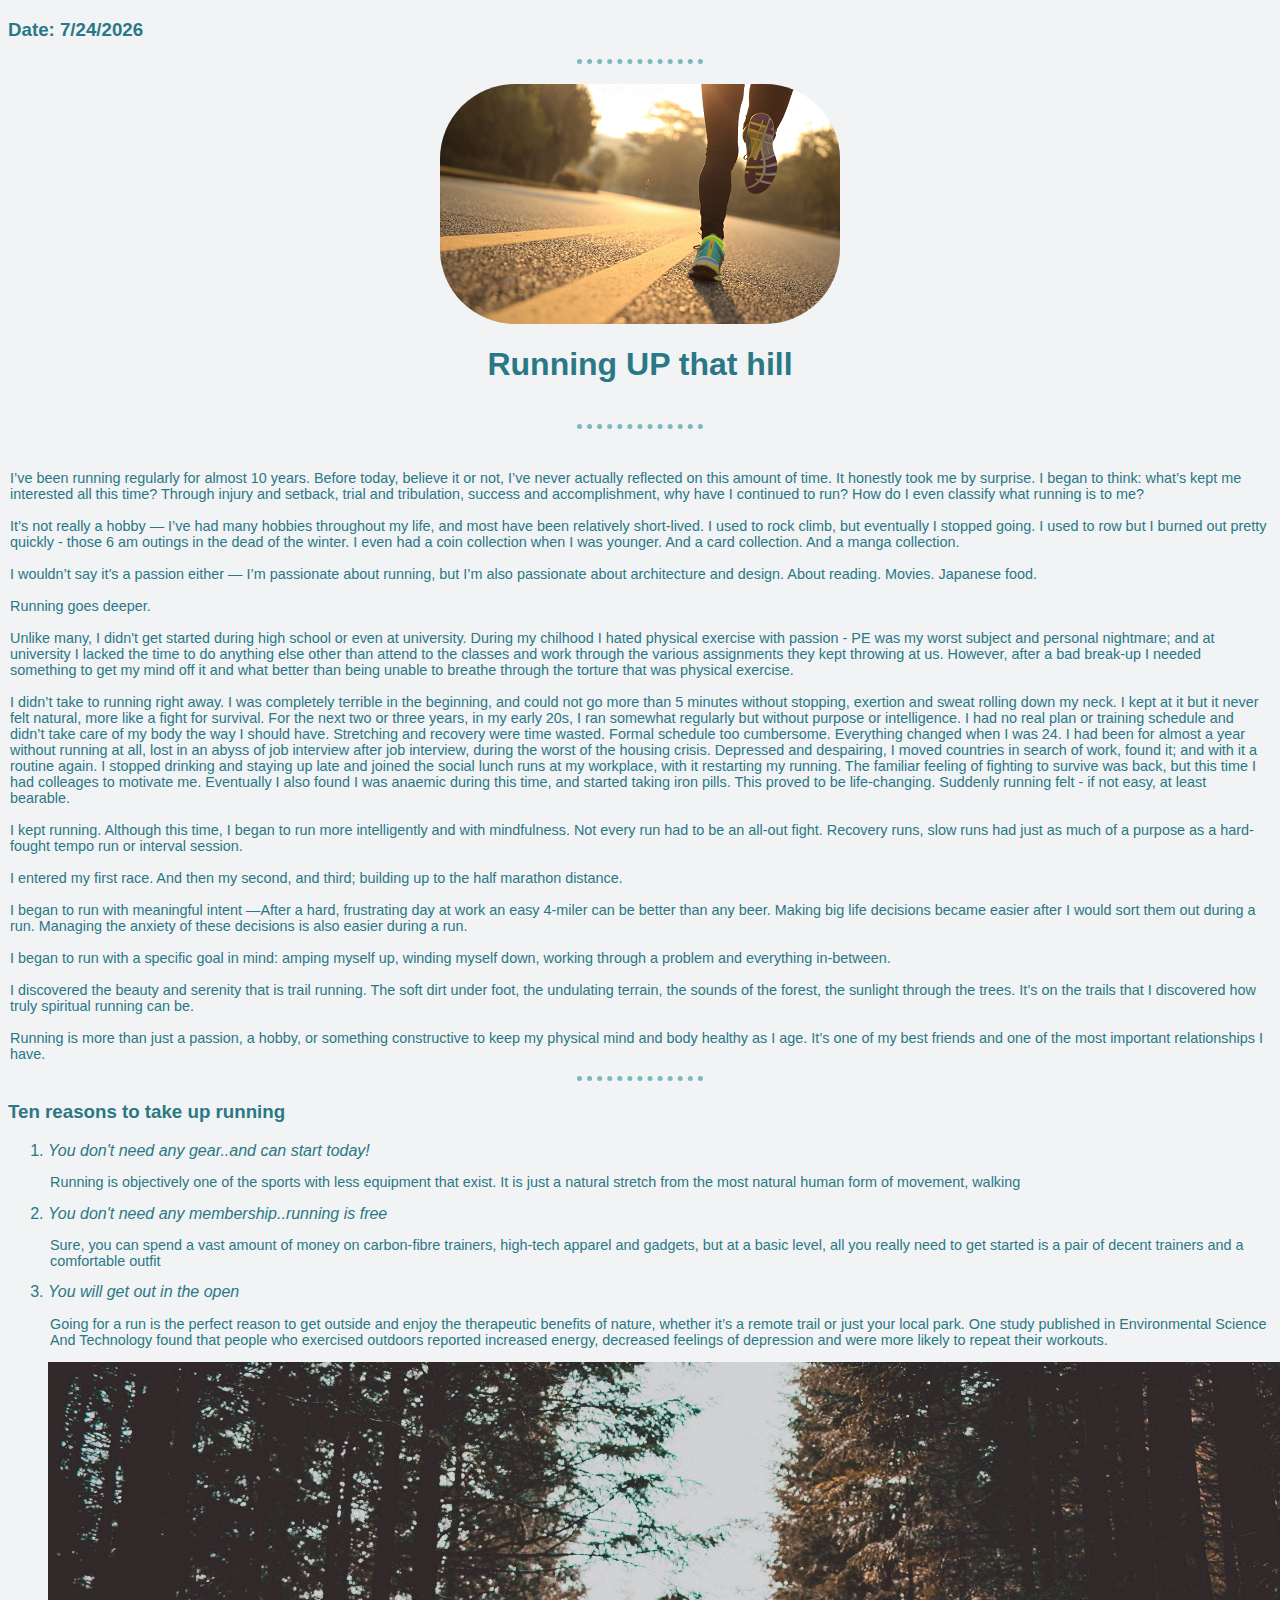
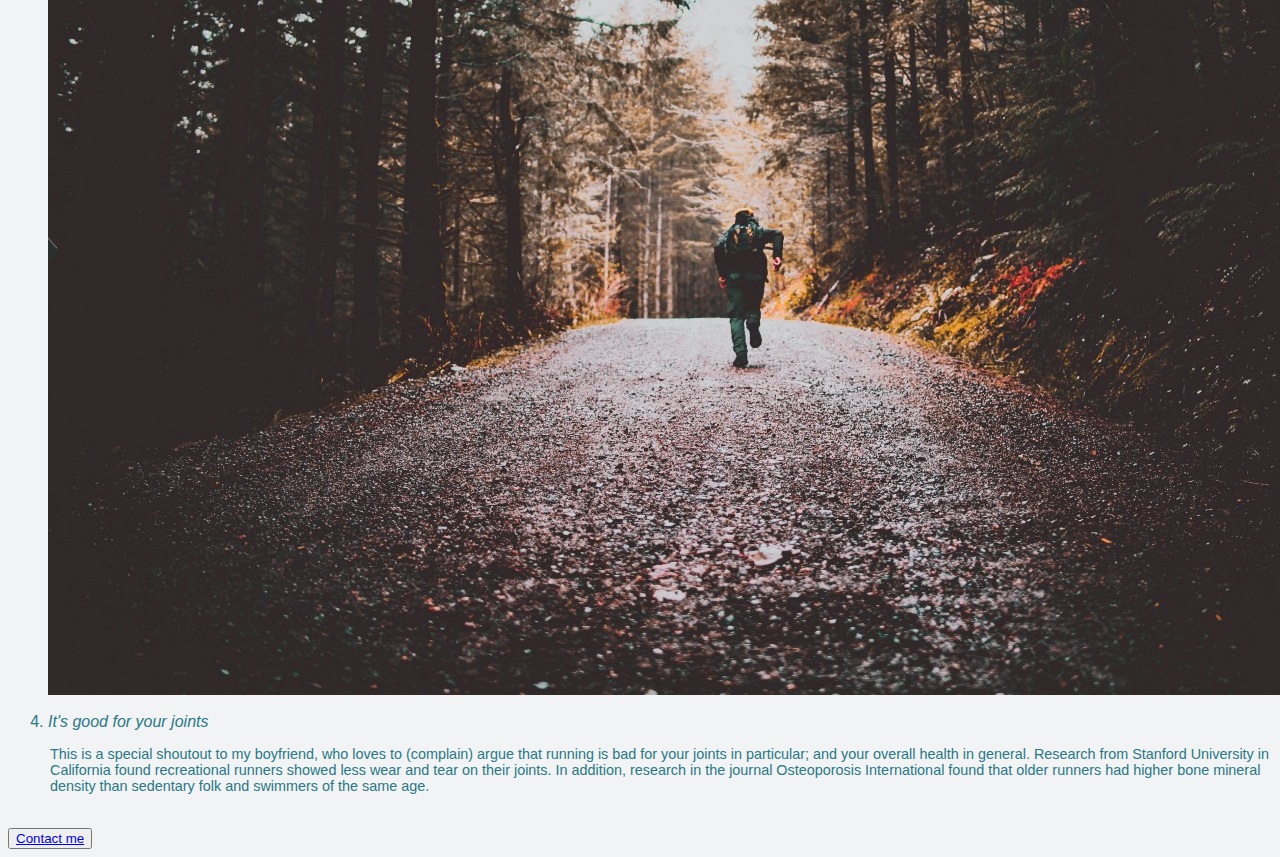
==== index.html @ a24db9c9 "css" ====
<!DOCTYPE html>
<html lang="en" dir="ltr">

<head>
  <meta charset="utf-8">
  <title>ጠ - Marina Villarroel's hobby page</title>
  <link rel="stylesheet" href="./CSS/styles.css">

</head>

<body>
  <h3 id="current_date"></h3>
  <table class="center" cellspacing="10">
    <hr>
    <tr>
      <td style="align: center;"><img class="header-im" src="Images/running-feature-image.png" alt="runner"></td>
    </tr>
    <tr style="border-spacing:0;">
      <td>
        <h1 style="text-align:center;">Running UP that hill</h1>
      </td>
    </tr>
    <tr>
      <td>

      </td>
    </tr>


  </table>
  <hr><br>
  <p>I’ve been running regularly for almost 10 years. Before today, believe it or not, I’ve never actually reflected on this amount of time. It honestly took me by surprise. I began to think: what’s kept me interested all this time? Through
    injury and setback, trial and tribulation, success and accomplishment, why have I continued to run? How do I even classify what running is to me?
    <br><br>
    It’s not really a hobby — I’ve had many hobbies throughout my life, and most have been relatively short-lived. I used to rock climb, but eventually I stopped going. I used to row but I burned out pretty quickly - those 6 am outings in the dead of
    the winter. I
    even had a coin collection when I was younger. And a card collection. And a manga collection.
    <br><br>
    I wouldn’t say it’s a passion either — I’m passionate about running, but I’m also passionate about architecture and design. About reading. Movies. Japanese food.
    <br><br>
    Running goes deeper.
    <br><br>
    Unlike many, I didn't get started during high school or even at university. During my chilhood I hated physical exercise with passion - PE was my worst subject and personal nightmare; and at university I lacked the time to do anything else other
    than attend to the classes and work through the various assignments they kept throwing at us.
    However, after a bad break-up I needed something to get my mind off it and what better than being unable to breathe through the torture that was physical exercise.
    <br><br>
    I didn’t take to running right away. I was completely terrible in the beginning, and could not go more than 5 minutes without stopping, exertion and sweat rolling down my neck. I kept at it but it never felt natural, more like a fight for
    survival.

    For the next two or three years, in my early 20s, I ran somewhat regularly but without purpose or intelligence. I had no real plan or training schedule and didn’t take care of my body the way I should have. Stretching and recovery
    were time wasted. Formal schedule too cumbersome.

    Everything changed when I was 24. I had been for almost a year without running at all, lost in an abyss of job interview after job interview, during the worst of the housing crisis. Depressed and despairing, I moved countries in search of work,
    found it; and with it a routine again. I stopped drinking and staying up late and joined the social lunch runs at my workplace, with it restarting my running. The familiar feeling of fighting to survive was back, but this time I had colleages to
    motivate me. Eventually I also found I was anaemic during this time, and started taking iron pills. This proved to be life-changing. Suddenly running felt - if not easy, at least bearable.
    <br><br>
    I kept running. Although this time, I began to run more intelligently and with mindfulness. Not every run had to be an all-out fight. Recovery runs, slow runs had just as much of a purpose as a hard-fought tempo run
    or interval session.
    <br><br>
    I entered my first race. And then my second, and third; building up to the half marathon distance.
    <br><br>
    I began to run with meaningful intent —After a hard, frustrating day at work an easy 4-miler can be better than any beer. Making big life decisions became easier after I would sort them out during a run. Managing the anxiety of these decisions is
    also easier during a run.
    <br><br>
    I began to run with a specific goal in mind: amping myself up, winding myself down, working through a problem and everything in-between.
    <br><br>
    I discovered the beauty and serenity that is trail running. The soft dirt under foot, the undulating terrain, the sounds of the forest, the sunlight through the trees. It’s on the trails that I discovered how truly spiritual running can be.
    <br><br>
    Running is more than just a passion, a hobby, or something constructive to keep my physical mind and body healthy as I age. It’s one of my best friends and one of the most important relationships I have.</p>
  <hr>
  <h3>Ten reasons to take up running</h3>
  <ol>
    <li><em>You don't need any gear..and can start today!</em>
      <br>
      <p>Running is objectively one of the sports with less equipment that exist. It is just a natural stretch from the most natural human form of movement, walking</p>
    </li>
    <li><em>You don't need any membership..running is free</em>
      <br>
      <p>Sure, you can spend a vast amount of money on carbon-fibre trainers, high-tech apparel and gadgets, but at a basic level, all you really need to get started is a pair of decent trainers and a comfortable outfit</p>
    </li>
    <li><em>You will get out in the open</em>
      <br>
      <p>Going for a run is the perfect reason to get outside and enjoy the therapeutic benefits of nature, whether it’s a remote trail or just your local park. One study published in Environmental Science And Technology found that people who
        exercised outdoors reported increased energy, decreased feelings of depression and were more likely to repeat their workouts.</p>
      <img src="Images/nature.jpeg" alt="nature">
      <br>
    </li>
    <li><em>It's good for your joints</em>
      <br>
      <p>This is a special shoutout to my boyfriend, who loves to (complain) argue that running is bad for your joints in particular; and your overall health in general. Research from Stanford University in California found recreational runners
        showed less wear and tear on their joints. In addition, research in the journal Osteoporosis International found that older runners had higher bone mineral density than sedentary folk and swimmers of the same age.</p>
    </li>
  </ol>
  <br>
  <button type="button" name="button"><a href="contactme.html">Contact me</a></button>
  <script src="script.js" type="text/javascript"></script>
</body>

</html>
---- CSS/styles.css ----
body {
  background-color: #f1f3f4;
  font-family: Arial;
  color: #2a7886;
}

hr {
  border-style: dotted none none;
  border-color: #79bac1;
  border-width: 5px;
  height: 1px;
  width: 10%;
}

td {
  text-align: center;
}

h1 {
  color: #2a7886;
  margin-block-start: 0.3em;
  margin-block-end: 0.3em;
  margin-inline-start: 0px;
  margin-inline-end: 0px;
}

h2 {
  color: #2a7886;
  margin-block-start: 0.3em;
  margin-block-end: 0.3em;
  margin-inline-start: 0px;
  margin-inline-end: 0px;
}

h3 {
  color: #2a7886;
}

img {

  display: block;
  margin-left: auto;
  margin-right: auto;
  width: 300 px;
}

img:hover {
  border-style: dotted;
  border-color: #79bac1;
}

p {
  margin-block-start:1em;
  margin-block-end: 1em;
  margin-inline-start: 2px;
  margin-inline-end: 2px;
  font-size: 90%;
}

.center {
  margin-left: auto;
  margin-right: auto;
}
.header-im {
  border-radius: 75px;
}
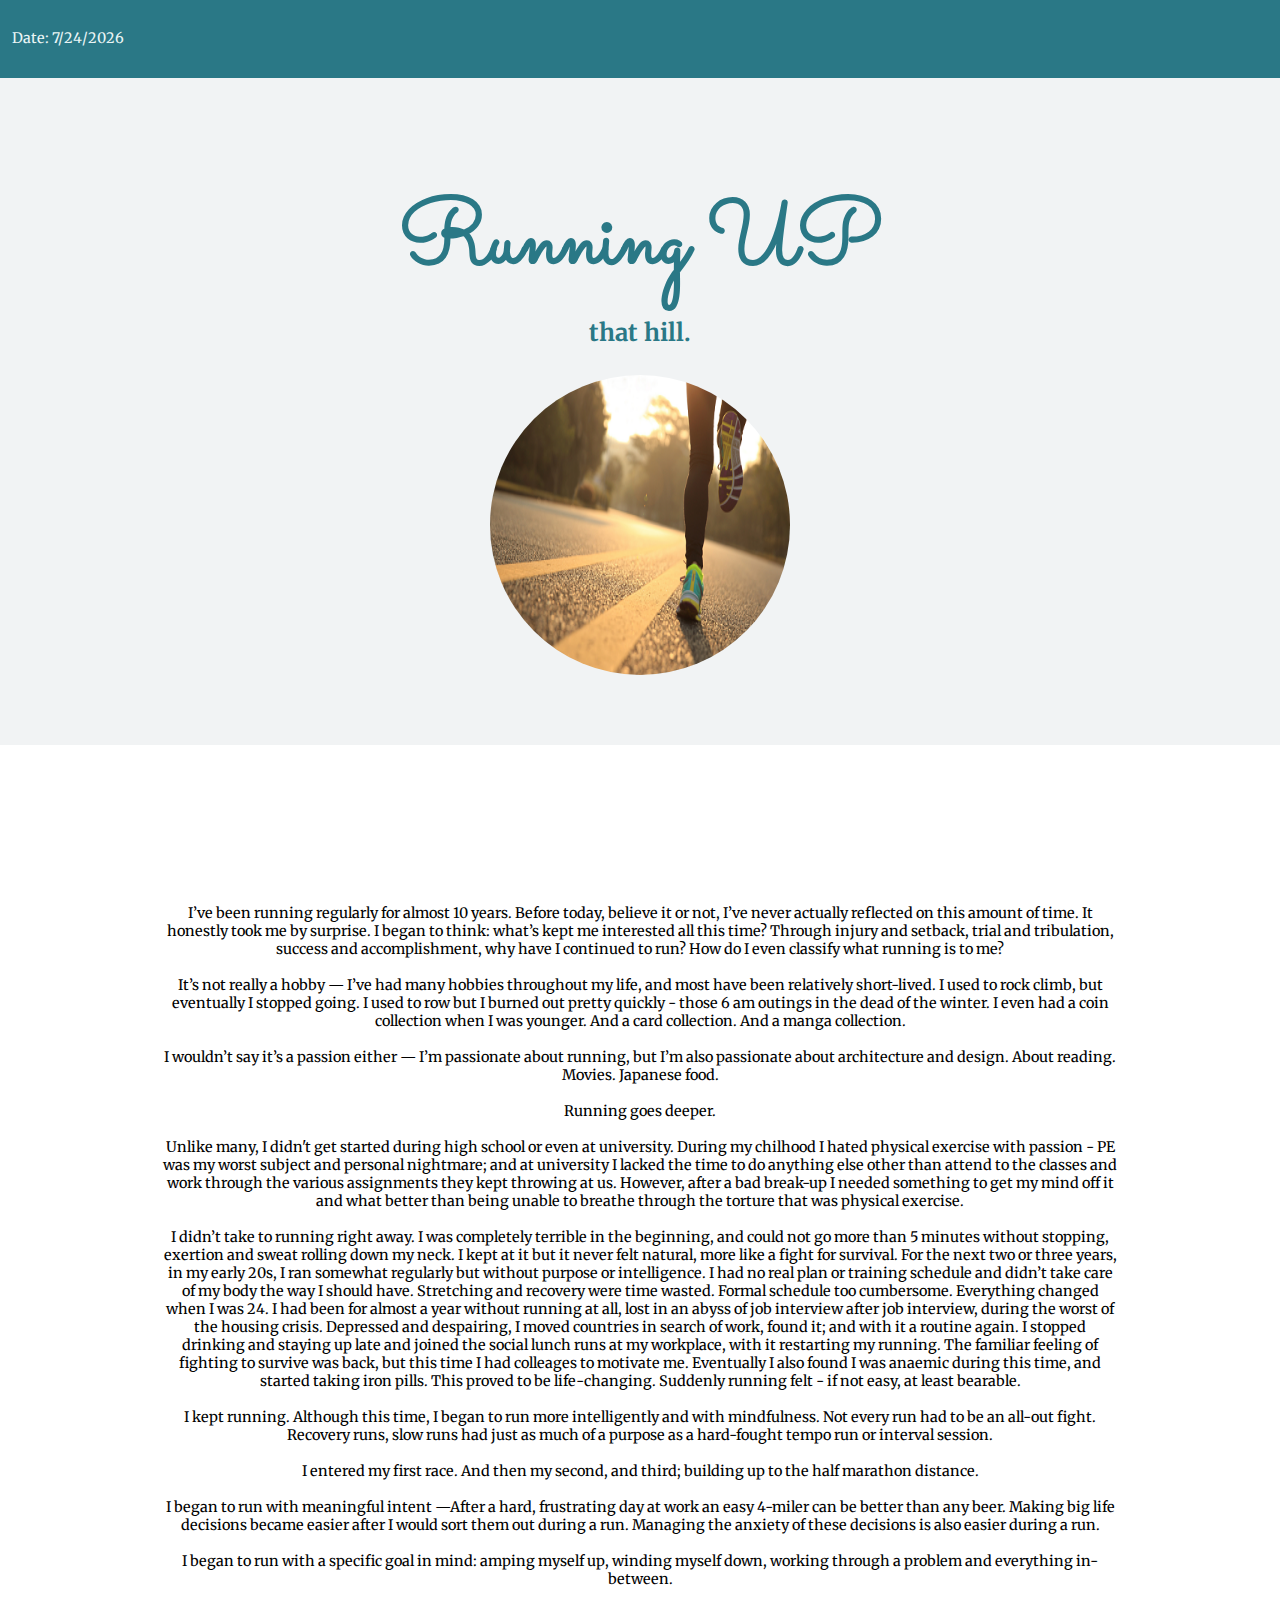
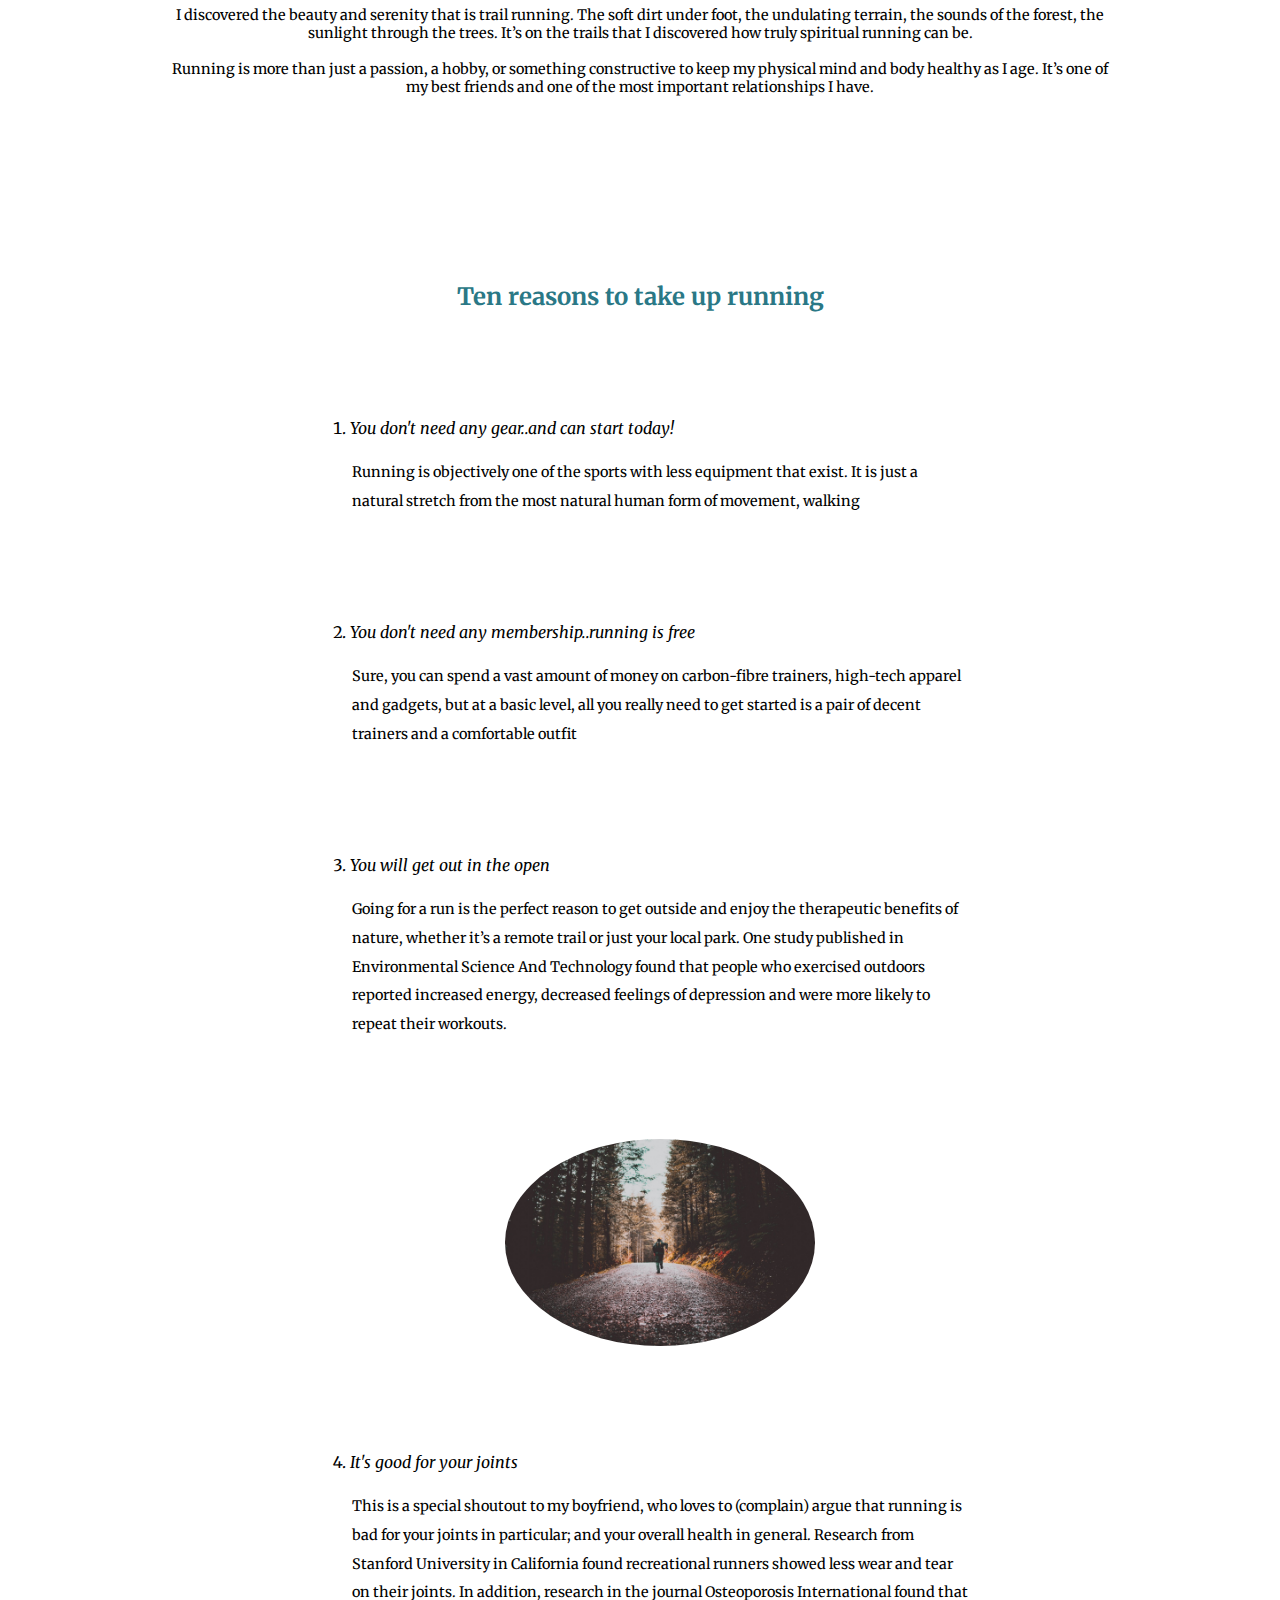
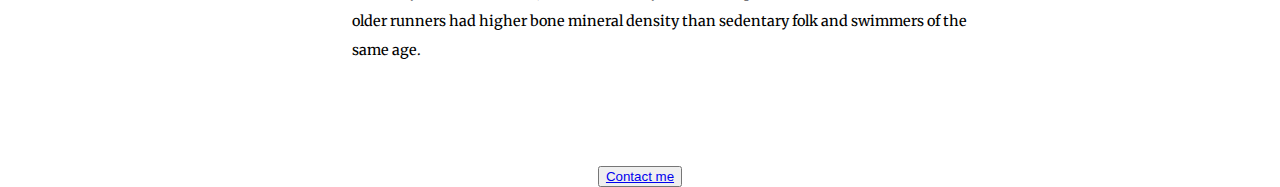
==== commit 7bcbb720: "css" ====
--- a/index.html
+++ b/index.html
@@ -5,93 +5,114 @@
   <meta charset="utf-8">
   <title>ጠ - Marina Villarroel's hobby page</title>
   <link rel="stylesheet" href="./CSS/styles.css">
+  <link href="https://fonts.googleapis.com/css2?family=Merriweather:ital,wght@0,300;0,400;0,700;0,900;1,300;1,400;1,700;1,900&family=Montserrat:wght@500&family=Sacramento&display=swap" rel="stylesheet">
+
 
 </head>
 
 <body>
-  <h3 id="current_date"></h3>
-  <table class="center" cellspacing="10">
-    <hr>
-    <tr>
-      <td style="align: center;"><img class="header-im" src="Images/running-feature-image.png" alt="runner"></td>
-    </tr>
-    <tr style="border-spacing:0;">
-      <td>
-        <h1 style="text-align:center;">Running UP that hill</h1>
-      </td>
-    </tr>
-    <tr>
-      <td>
-
-      </td>
-    </tr>
+  <div class="top-header">
+    <p class="date" id="current_date"></p>
+  </div>
 
 
-  </table>
-  <hr><br>
-  <p>I’ve been running regularly for almost 10 years. Before today, believe it or not, I’ve never actually reflected on this amount of time. It honestly took me by surprise. I began to think: what’s kept me interested all this time? Through
-    injury and setback, trial and tribulation, success and accomplishment, why have I continued to run? How do I even classify what running is to me?
-    <br><br>
-    It’s not really a hobby — I’ve had many hobbies throughout my life, and most have been relatively short-lived. I used to rock climb, but eventually I stopped going. I used to row but I burned out pretty quickly - those 6 am outings in the dead of
-    the winter. I
-    even had a coin collection when I was younger. And a card collection. And a manga collection.
-    <br><br>
-    I wouldn’t say it’s a passion either — I’m passionate about running, but I’m also passionate about architecture and design. About reading. Movies. Japanese food.
-    <br><br>
-    Running goes deeper.
-    <br><br>
-    Unlike many, I didn't get started during high school or even at university. During my chilhood I hated physical exercise with passion - PE was my worst subject and personal nightmare; and at university I lacked the time to do anything else other
-    than attend to the classes and work through the various assignments they kept throwing at us.
-    However, after a bad break-up I needed something to get my mind off it and what better than being unable to breathe through the torture that was physical exercise.
-    <br><br>
-    I didn’t take to running right away. I was completely terrible in the beginning, and could not go more than 5 minutes without stopping, exertion and sweat rolling down my neck. I kept at it but it never felt natural, more like a fight for
-    survival.
+  <div class="top">
+    <h1>Running UP</h1>
+    <h2>that hill.</h2>
+    <img class="header-im" src="Images/running-feature-image.png" alt="runner">
+  </div>
 
-    For the next two or three years, in my early 20s, I ran somewhat regularly but without purpose or intelligence. I had no real plan or training schedule and didn’t take care of my body the way I should have. Stretching and recovery
-    were time wasted. Formal schedule too cumbersome.
+  <div class="middle-container">
 
-    Everything changed when I was 24. I had been for almost a year without running at all, lost in an abyss of job interview after job interview, during the worst of the housing crisis. Depressed and despairing, I moved countries in search of work,
-    found it; and with it a routine again. I stopped drinking and staying up late and joined the social lunch runs at my workplace, with it restarting my running. The familiar feeling of fighting to survive was back, but this time I had colleages to
-    motivate me. Eventually I also found I was anaemic during this time, and started taking iron pills. This proved to be life-changing. Suddenly running felt - if not easy, at least bearable.
-    <br><br>
-    I kept running. Although this time, I began to run more intelligently and with mindfulness. Not every run had to be an all-out fight. Recovery runs, slow runs had just as much of a purpose as a hard-fought tempo run
-    or interval session.
-    <br><br>
-    I entered my first race. And then my second, and third; building up to the half marathon distance.
-    <br><br>
-    I began to run with meaningful intent —After a hard, frustrating day at work an easy 4-miler can be better than any beer. Making big life decisions became easier after I would sort them out during a run. Managing the anxiety of these decisions is
-    also easier during a run.
-    <br><br>
-    I began to run with a specific goal in mind: amping myself up, winding myself down, working through a problem and everything in-between.
-    <br><br>
-    I discovered the beauty and serenity that is trail running. The soft dirt under foot, the undulating terrain, the sounds of the forest, the sunlight through the trees. It’s on the trails that I discovered how truly spiritual running can be.
-    <br><br>
-    Running is more than just a passion, a hobby, or something constructive to keep my physical mind and body healthy as I age. It’s one of my best friends and one of the most important relationships I have.</p>
-  <hr>
-  <h3>Ten reasons to take up running</h3>
-  <ol>
-    <li><em>You don't need any gear..and can start today!</em>
-      <br>
-      <p>Running is objectively one of the sports with less equipment that exist. It is just a natural stretch from the most natural human form of movement, walking</p>
-    </li>
-    <li><em>You don't need any membership..running is free</em>
-      <br>
-      <p>Sure, you can spend a vast amount of money on carbon-fibre trainers, high-tech apparel and gadgets, but at a basic level, all you really need to get started is a pair of decent trainers and a comfortable outfit</p>
-    </li>
-    <li><em>You will get out in the open</em>
-      <br>
-      <p>Going for a run is the perfect reason to get outside and enjoy the therapeutic benefits of nature, whether it’s a remote trail or just your local park. One study published in Environmental Science And Technology found that people who
-        exercised outdoors reported increased energy, decreased feelings of depression and were more likely to repeat their workouts.</p>
-      <img src="Images/nature.jpeg" alt="nature">
-      <br>
-    </li>
-    <li><em>It's good for your joints</em>
-      <br>
-      <p>This is a special shoutout to my boyfriend, who loves to (complain) argue that running is bad for your joints in particular; and your overall health in general. Research from Stanford University in California found recreational runners
-        showed less wear and tear on their joints. In addition, research in the journal Osteoporosis International found that older runners had higher bone mineral density than sedentary folk and swimmers of the same age.</p>
-    </li>
-  </ol>
-  <br>
+    <p>I’ve been running regularly for almost 10 years. Before today, believe it or not, I’ve never actually reflected on this amount of time. It honestly took me by surprise. I began to think: what’s kept me interested all this time? Through
+      injury and setback, trial and tribulation, success and accomplishment, why have I continued to run? How do I even classify what running is to me?
+      <br><br>
+      It’s not really a hobby — I’ve had many hobbies throughout my life, and most have been relatively short-lived. I used to rock climb, but eventually I stopped going. I used to row but I burned out pretty quickly - those 6 am outings in the dead
+      of
+      the winter. I
+      even had a coin collection when I was younger. And a card collection. And a manga collection.
+      <br><br>
+      I wouldn’t say it’s a passion either — I’m passionate about running, but I’m also passionate about architecture and design. About reading. Movies. Japanese food.
+      <br><br>
+      Running goes deeper.
+      <br><br>
+      Unlike many, I didn't get started during high school or even at university. During my chilhood I hated physical exercise with passion - PE was my worst subject and personal nightmare; and at university I lacked the time to do anything else
+      other
+      than attend to the classes and work through the various assignments they kept throwing at us.
+      However, after a bad break-up I needed something to get my mind off it and what better than being unable to breathe through the torture that was physical exercise.
+      <br><br>
+      I didn’t take to running right away. I was completely terrible in the beginning, and could not go more than 5 minutes without stopping, exertion and sweat rolling down my neck. I kept at it but it never felt natural, more like a fight for
+      survival.
+
+      For the next two or three years, in my early 20s, I ran somewhat regularly but without purpose or intelligence. I had no real plan or training schedule and didn’t take care of my body the way I should have. Stretching and recovery
+      were time wasted. Formal schedule too cumbersome.
+
+      Everything changed when I was 24. I had been for almost a year without running at all, lost in an abyss of job interview after job interview, during the worst of the housing crisis. Depressed and despairing, I moved countries in search of work,
+      found it; and with it a routine again. I stopped drinking and staying up late and joined the social lunch runs at my workplace, with it restarting my running. The familiar feeling of fighting to survive was back, but this time I had colleages
+      to
+      motivate me. Eventually I also found I was anaemic during this time, and started taking iron pills. This proved to be life-changing. Suddenly running felt - if not easy, at least bearable.
+      <br><br>
+      I kept running. Although this time, I began to run more intelligently and with mindfulness. Not every run had to be an all-out fight. Recovery runs, slow runs had just as much of a purpose as a hard-fought tempo run
+      or interval session.
+      <br><br>
+      I entered my first race. And then my second, and third; building up to the half marathon distance.
+      <br><br>
+      I began to run with meaningful intent —After a hard, frustrating day at work an easy 4-miler can be better than any beer. Making big life decisions became easier after I would sort them out during a run. Managing the anxiety of these decisions
+      is
+      also easier during a run.
+      <br><br>
+      I began to run with a specific goal in mind: amping myself up, winding myself down, working through a problem and everything in-between.
+      <br><br>
+      I discovered the beauty and serenity that is trail running. The soft dirt under foot, the undulating terrain, the sounds of the forest, the sunlight through the trees. It’s on the trails that I discovered how truly spiritual running can be.
+      <br><br>
+      Running is more than just a passion, a hobby, or something constructive to keep my physical mind and body healthy as I age. It’s one of my best friends and one of the most important relationships I have.</p>
+  </div>
+  <div class="reasons">
+
+
+    <h2>Ten reasons to take up running</h2>
+    <ol>
+
+      <div class="reason-row">
+
+
+        <li><em>You don't need any gear..and can start today!</em>
+
+          <p>Running is objectively one of the sports with less equipment that exist. It is just a natural stretch from the most natural human form of movement, walking</p>
+        </li>
+      </div>
+      <div class="reason-row">
+
+
+        <li> <em>You don't need any membership..running is free</em>
+
+          <p>Sure, you can spend a vast amount of money on carbon-fibre trainers, high-tech apparel and gadgets, but at a basic level, all you really need to get started is a pair of decent trainers and a comfortable outfit</p>
+        </li>
+      </div>
+      <div class="reason-row">
+
+
+        <li><em>You will get out in the open</em>
+
+          <p>Going for a run is the perfect reason to get outside and enjoy the therapeutic benefits of nature, whether it’s a remote trail or just your local park. One study published in Environmental Science And Technology found that people who
+            exercised outdoors reported increased energy, decreased feelings of depression and were more likely to repeat their workouts.</p>
+          <img class="image-list" src="Images/nature.jpeg" alt="nature">
+
+        </li>
+      </div>
+      <div class="reason-row">
+
+
+        <li><em>It's good for your joints</em>
+
+          <p>This is a special shoutout to my boyfriend, who loves to (complain) argue that running is bad for your joints in particular; and your overall health in general. Research from Stanford University in California found recreational runners
+            showed less wear and tear on their joints. In addition, research in the journal Osteoporosis International found that older runners had higher bone mineral density than sedentary folk and swimmers of the same age.</p>
+        </li>
+      </div>
+    </ol>
+
+  </div>
+  </div>
   <button type="button" name="button"><a href="contactme.html">Contact me</a></button>
   <script src="script.js" type="text/javascript"></script>
 </body>
--- a/CSS/styles.css
+++ b/CSS/styles.css
@@ -1,7 +1,7 @@
 body {
-  background-color: #f1f3f4;
-  font-family: Arial;
-  color: #2a7886;
+  margin: 0;
+  text-align: center;
+  font-family: 'Merriweather', serif;
 }
 
 hr {
@@ -12,16 +12,12 @@
   width: 10%;
 }
 
-td {
-  text-align: center;
-}
 
 h1 {
+  font-size: 562.5%;
+  margin: 50px auto 0;
+  font-family: 'Sacramento', cursive;
   color: #2a7886;
-  margin-block-start: 0.3em;
-  margin-block-end: 0.3em;
-  margin-inline-start: 0px;
-  margin-inline-end: 0px;
 }
 
 h2 {
@@ -62,5 +58,46 @@
   margin-right: auto;
 }
 .header-im {
-  border-radius: 75px;
+      padding: 20px;
+  border-radius: 100%;
+    width: 300px;
+    height: 300px;
 }
+.top-header{
+    padding: 10px;
+    background-color: #2a7886;
+    line-height: 2;
+    font-size:1rem;
+    text-align: left;
+
+}
+.top {
+  background-color: #f1f3f4;
+  padding-top: 50px;
+  padding-bottom: 50px;
+  position: relative;
+}
+.middle-container {
+  padding-top: 70px;
+  padding-bottom: 70px;
+  margin: 75px auto 75px;
+  width: 75%
+}
+.reasons {
+  margin: 100px auto 100px;
+
+}
+.reason-row {
+  width: 50%;
+  margin: 100px auto 100px;
+  text-align: left;
+  line-height: 2;
+}
+.image-list {
+  width: 50%;
+  margin: 100px auto 100px;
+  border-radius: 100%;
+}
+.date {
+  color: #eaf6f6;
+}
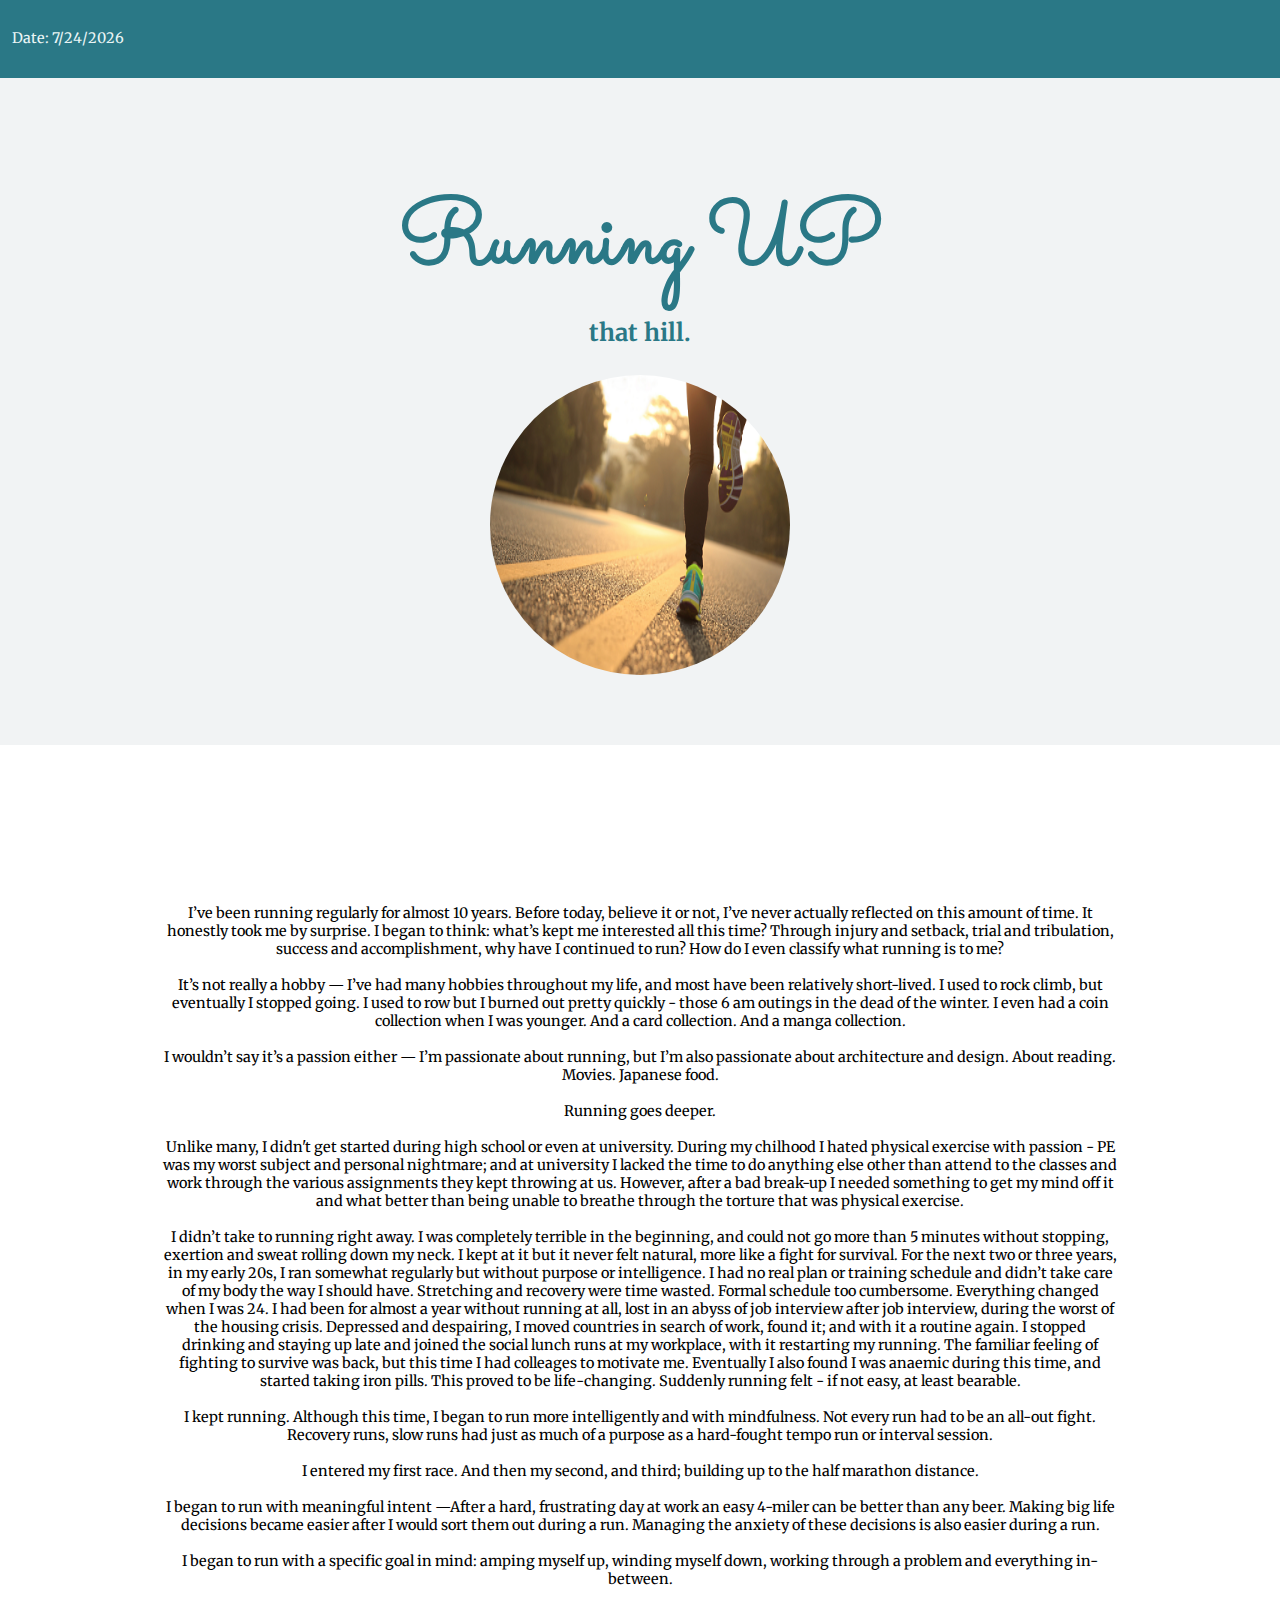
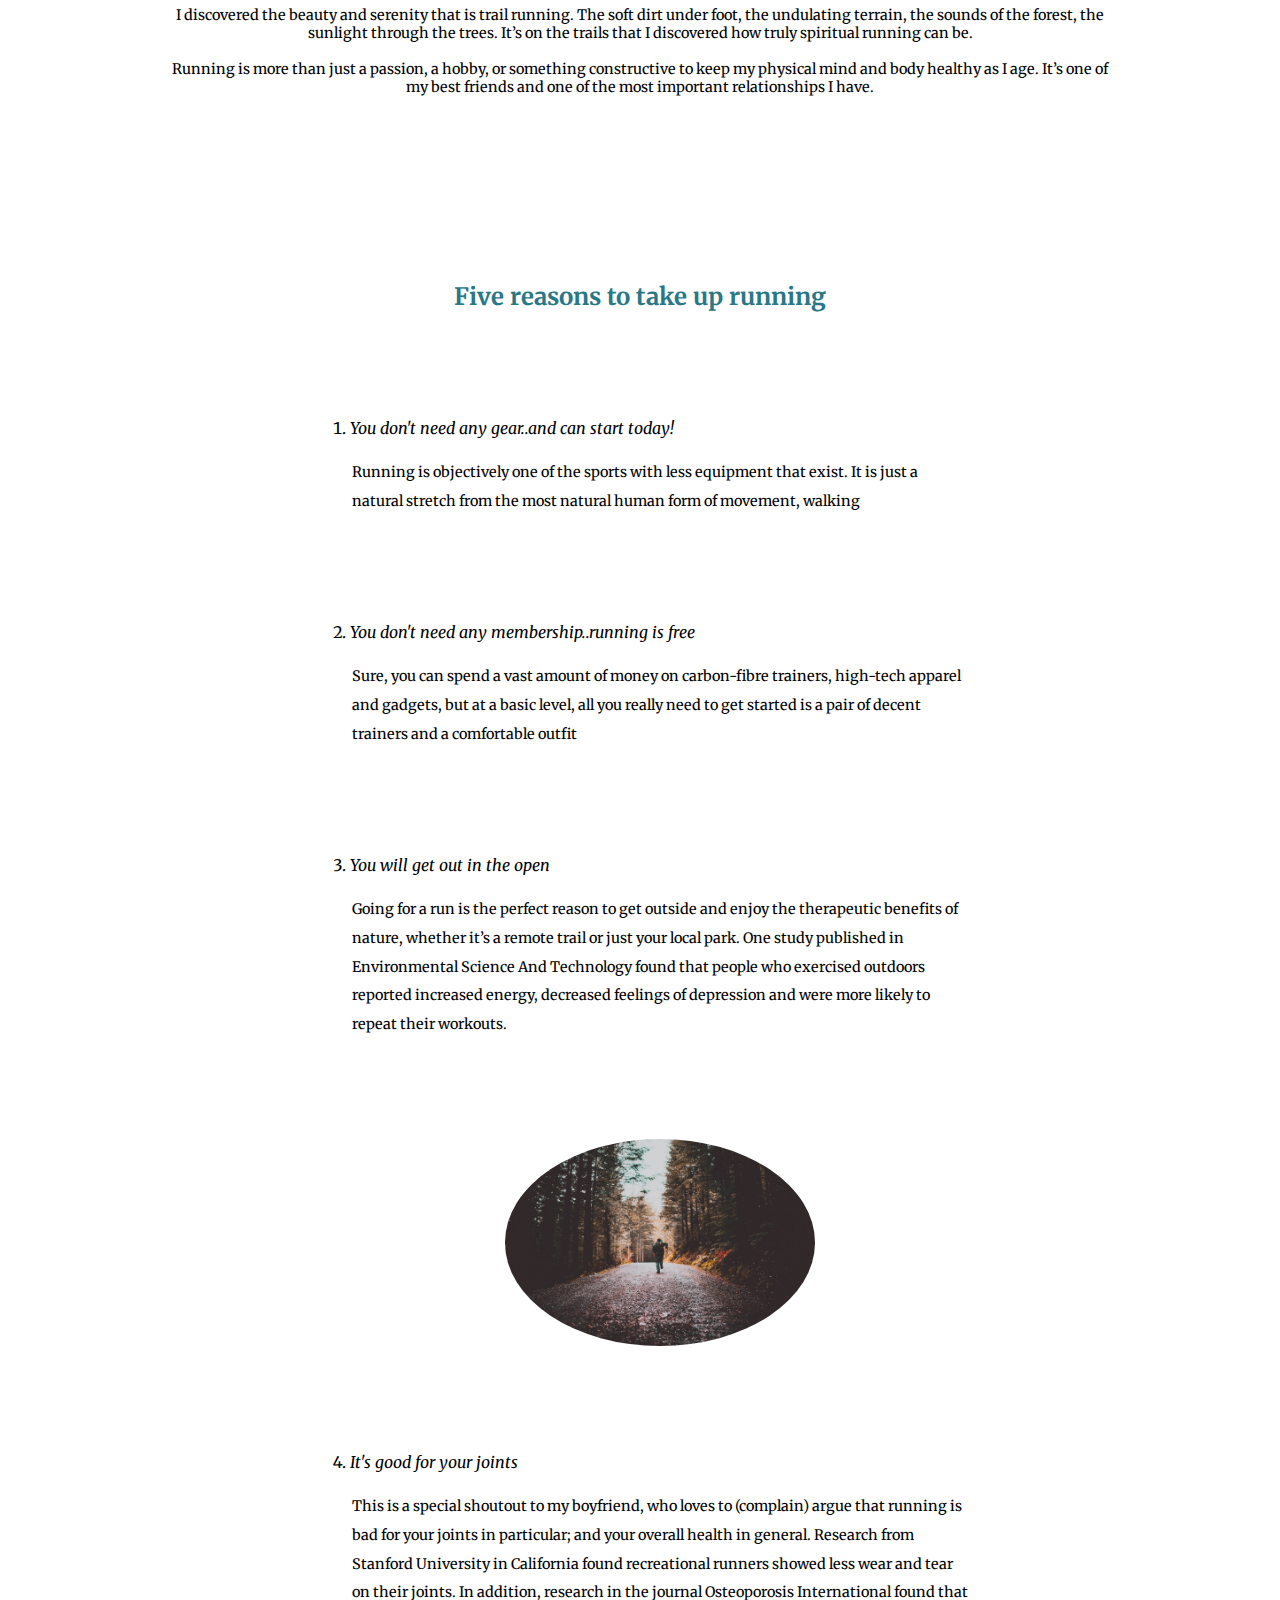
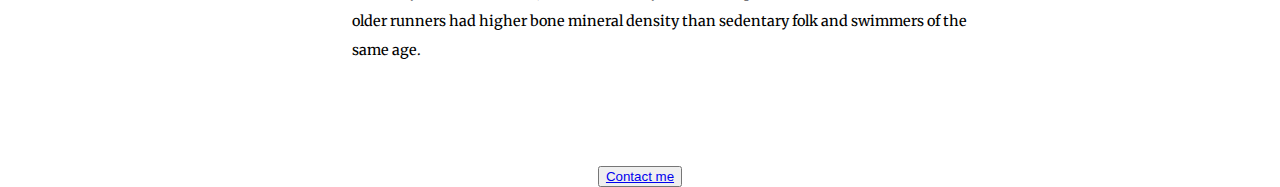
==== commit 1d8e404e: "list changed" ====
--- a/index.html
+++ b/index.html
@@ -70,7 +70,7 @@
   <div class="reasons">
 
 
-    <h2>Ten reasons to take up running</h2>
+    <h2>Five reasons to take up running</h2>
     <ol>
 
       <div class="reason-row">
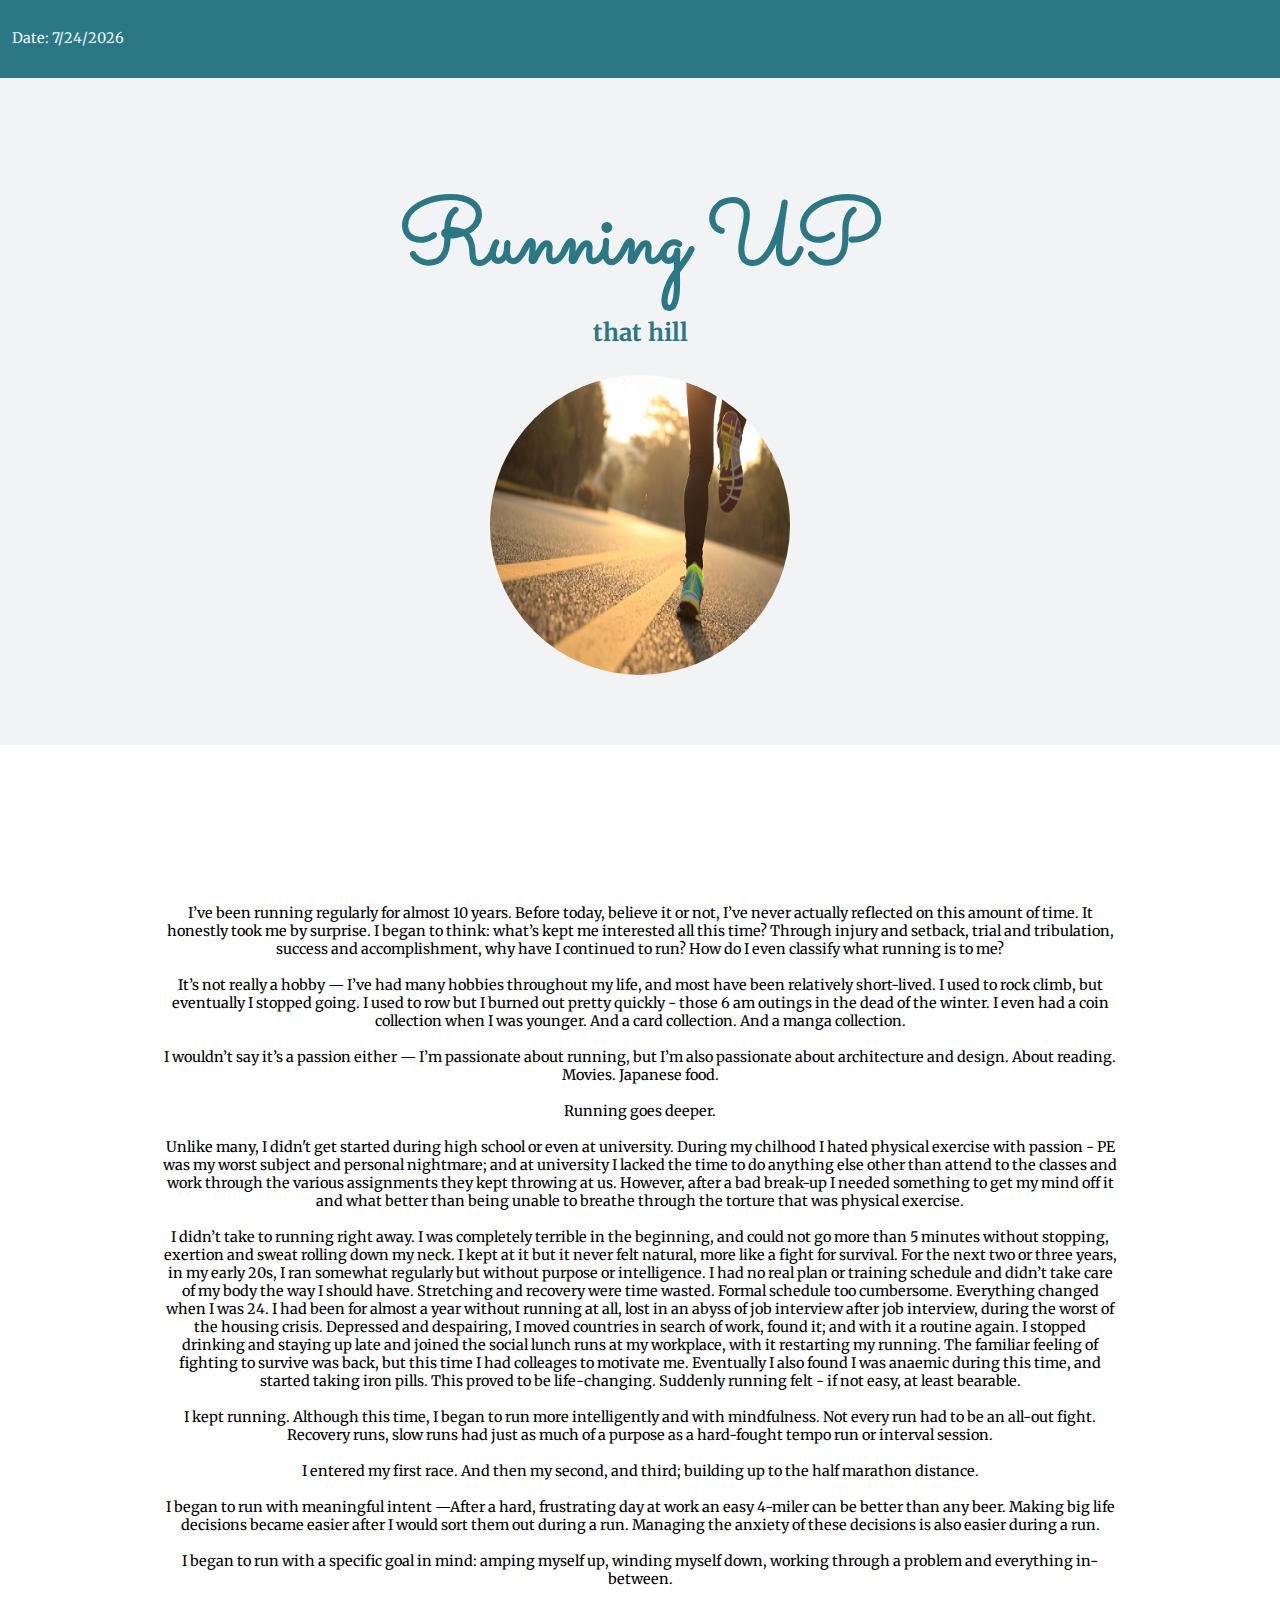
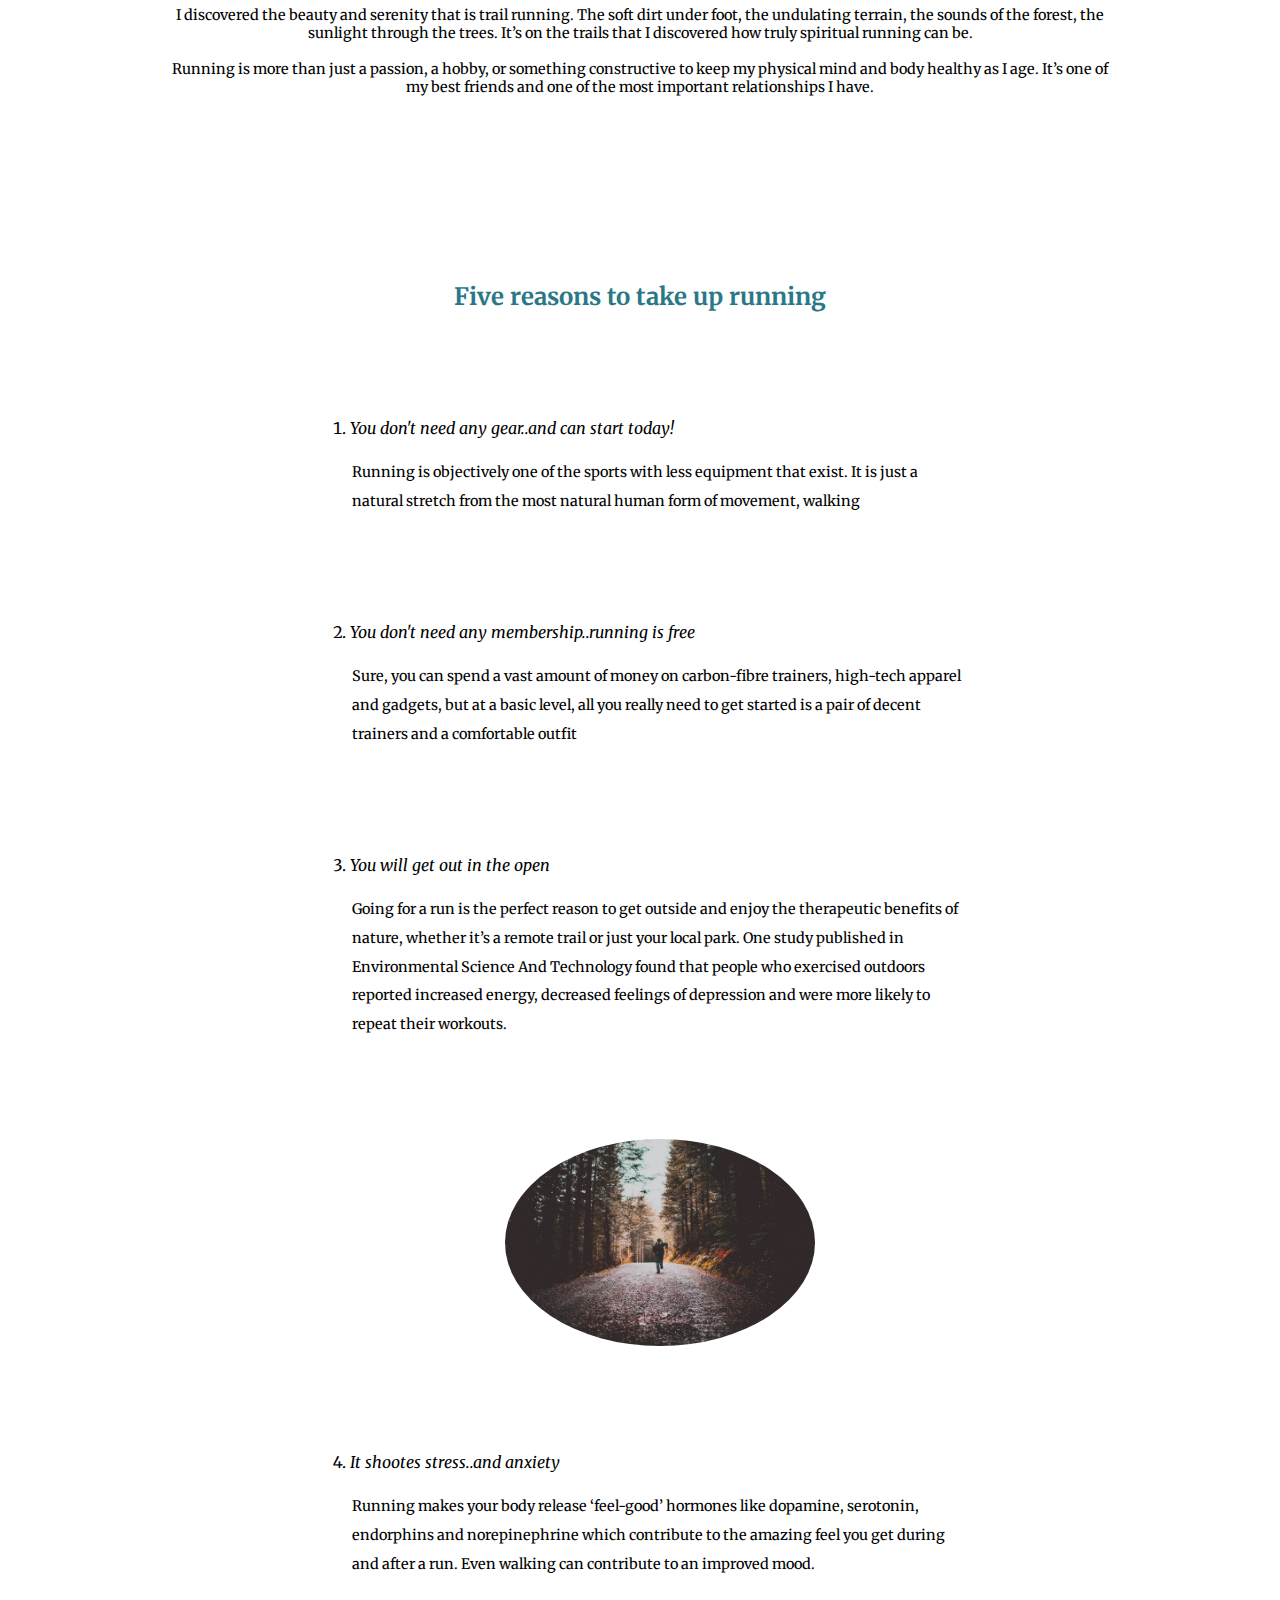
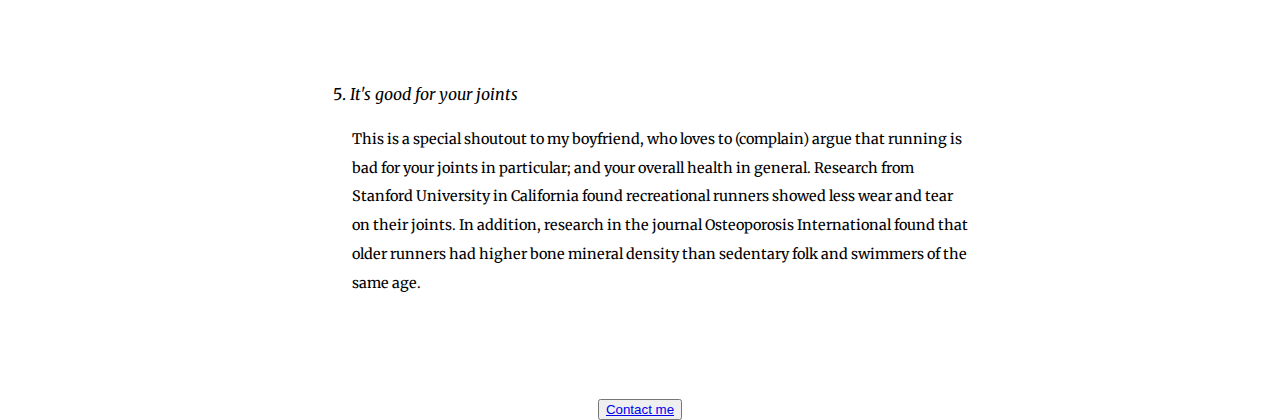
==== commit a7e172b0: "test" ====
--- a/index.html
+++ b/index.html
@@ -18,7 +18,7 @@
 
   <div class="top">
     <h1>Running UP</h1>
-    <h2>that hill.</h2>
+    <h2>that hill</h2>
     <img class="header-im" src="Images/running-feature-image.png" alt="runner">
   </div>
 
@@ -103,6 +103,14 @@
       <div class="reason-row">
 
 
+        <li><em>It shootes stress..and anxiety</em>
+
+          <p>Running makes your body release ‘feel-good’ hormones like dopamine, serotonin, endorphins and norepinephrine which contribute to the amazing feel you get during and after a run. Even walking can contribute to an improved mood.</p>
+        </li>
+      </div>
+      <div class="reason-row">
+
+
         <li><em>It's good for your joints</em>
 
           <p>This is a special shoutout to my boyfriend, who loves to (complain) argue that running is bad for your joints in particular; and your overall health in general. Research from Stanford University in California found recreational runners
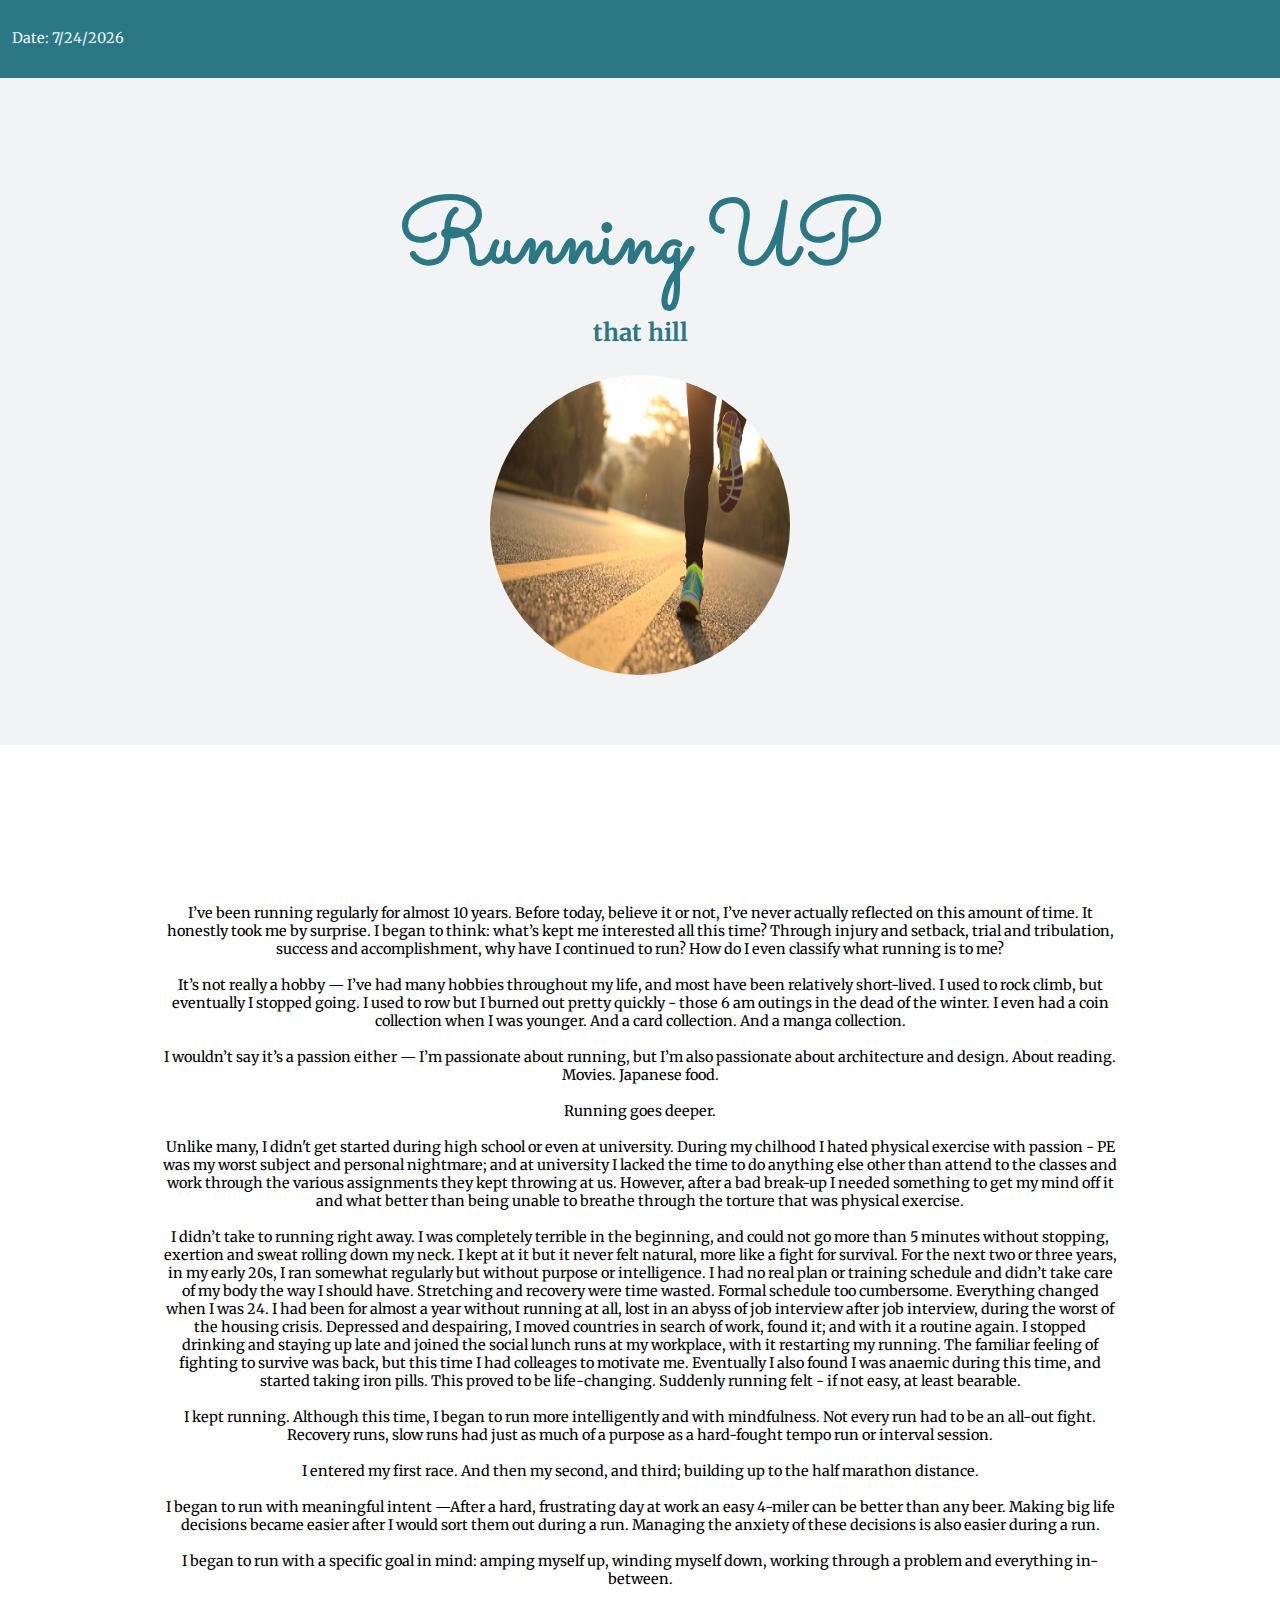
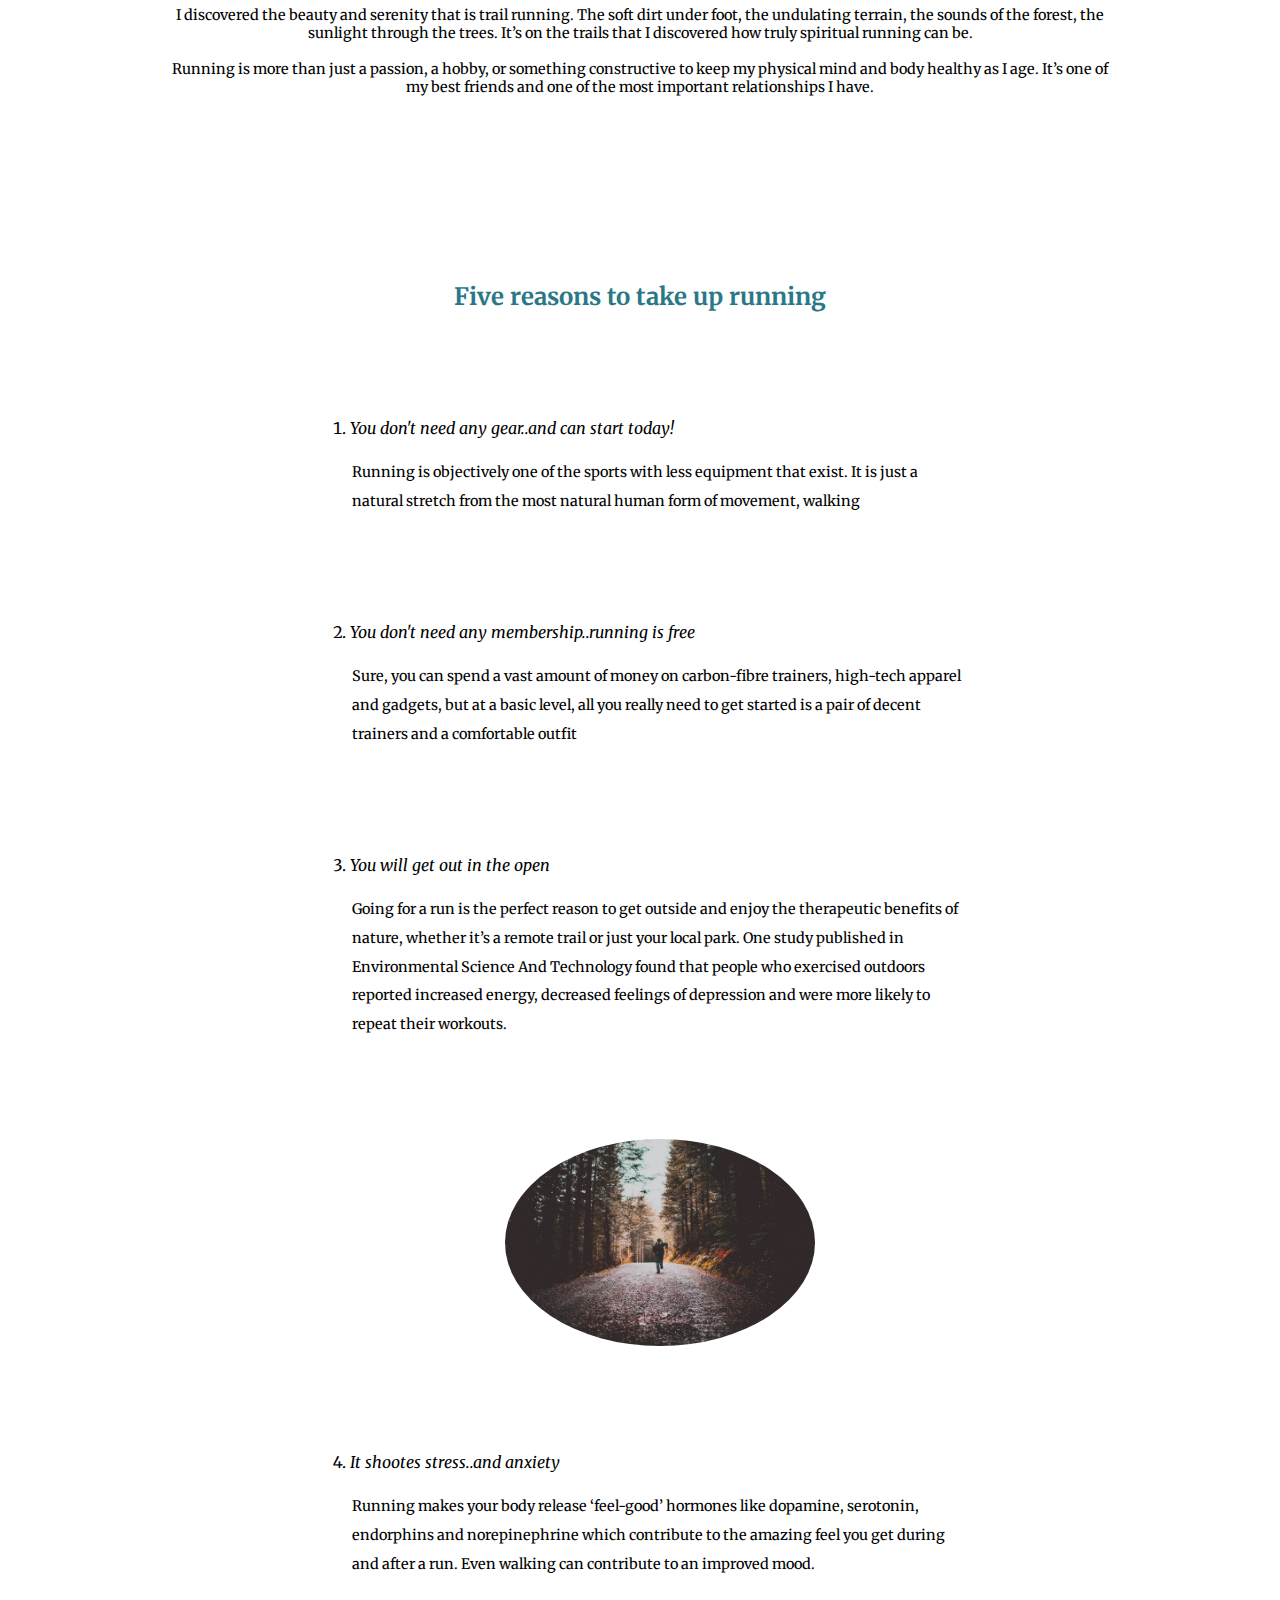
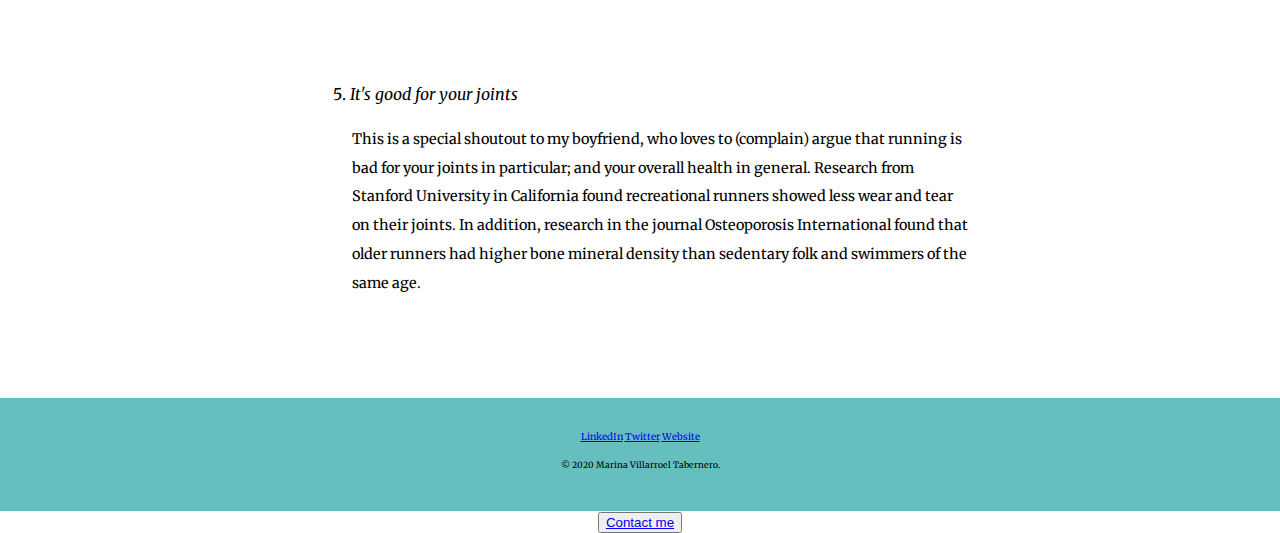
==== commit 730a4403: "footer" ====
--- a/index.html
+++ b/index.html
@@ -68,8 +68,6 @@
       Running is more than just a passion, a hobby, or something constructive to keep my physical mind and body healthy as I age. It’s one of my best friends and one of the most important relationships I have.</p>
   </div>
   <div class="reasons">
-
-
     <h2>Five reasons to take up running</h2>
     <ol>
 
@@ -120,6 +118,11 @@
     </ol>
 
   </div>
+  <div class="bottom-container">
+    <a class="footer-link" href="https://www.linkedin.com/in/marinavillarroel/?locale=en_US">LinkedIn</a>
+    <a class="footer-link" href="https://twitter.com/">Twitter</a>
+    <a class="footer-link" href="https://www.appbrewery.co/">Website</a>
+    <p class="footer-copyright">© 2020 Marina Villarroel Tabernero.</p>
   </div>
   <button type="button" name="button"><a href="contactme.html">Contact me</a></button>
   <script src="script.js" type="text/javascript"></script>
--- a/CSS/styles.css
+++ b/CSS/styles.css
@@ -93,6 +93,12 @@
   text-align: left;
   line-height: 2;
 }
+.bottom-container {
+  padding: 30px;
+  background-color: #66bfbf;
+  line-height: 2;
+  font-size:0.6rem;
+}
 .image-list {
   width: 50%;
   margin: 100px auto 100px;
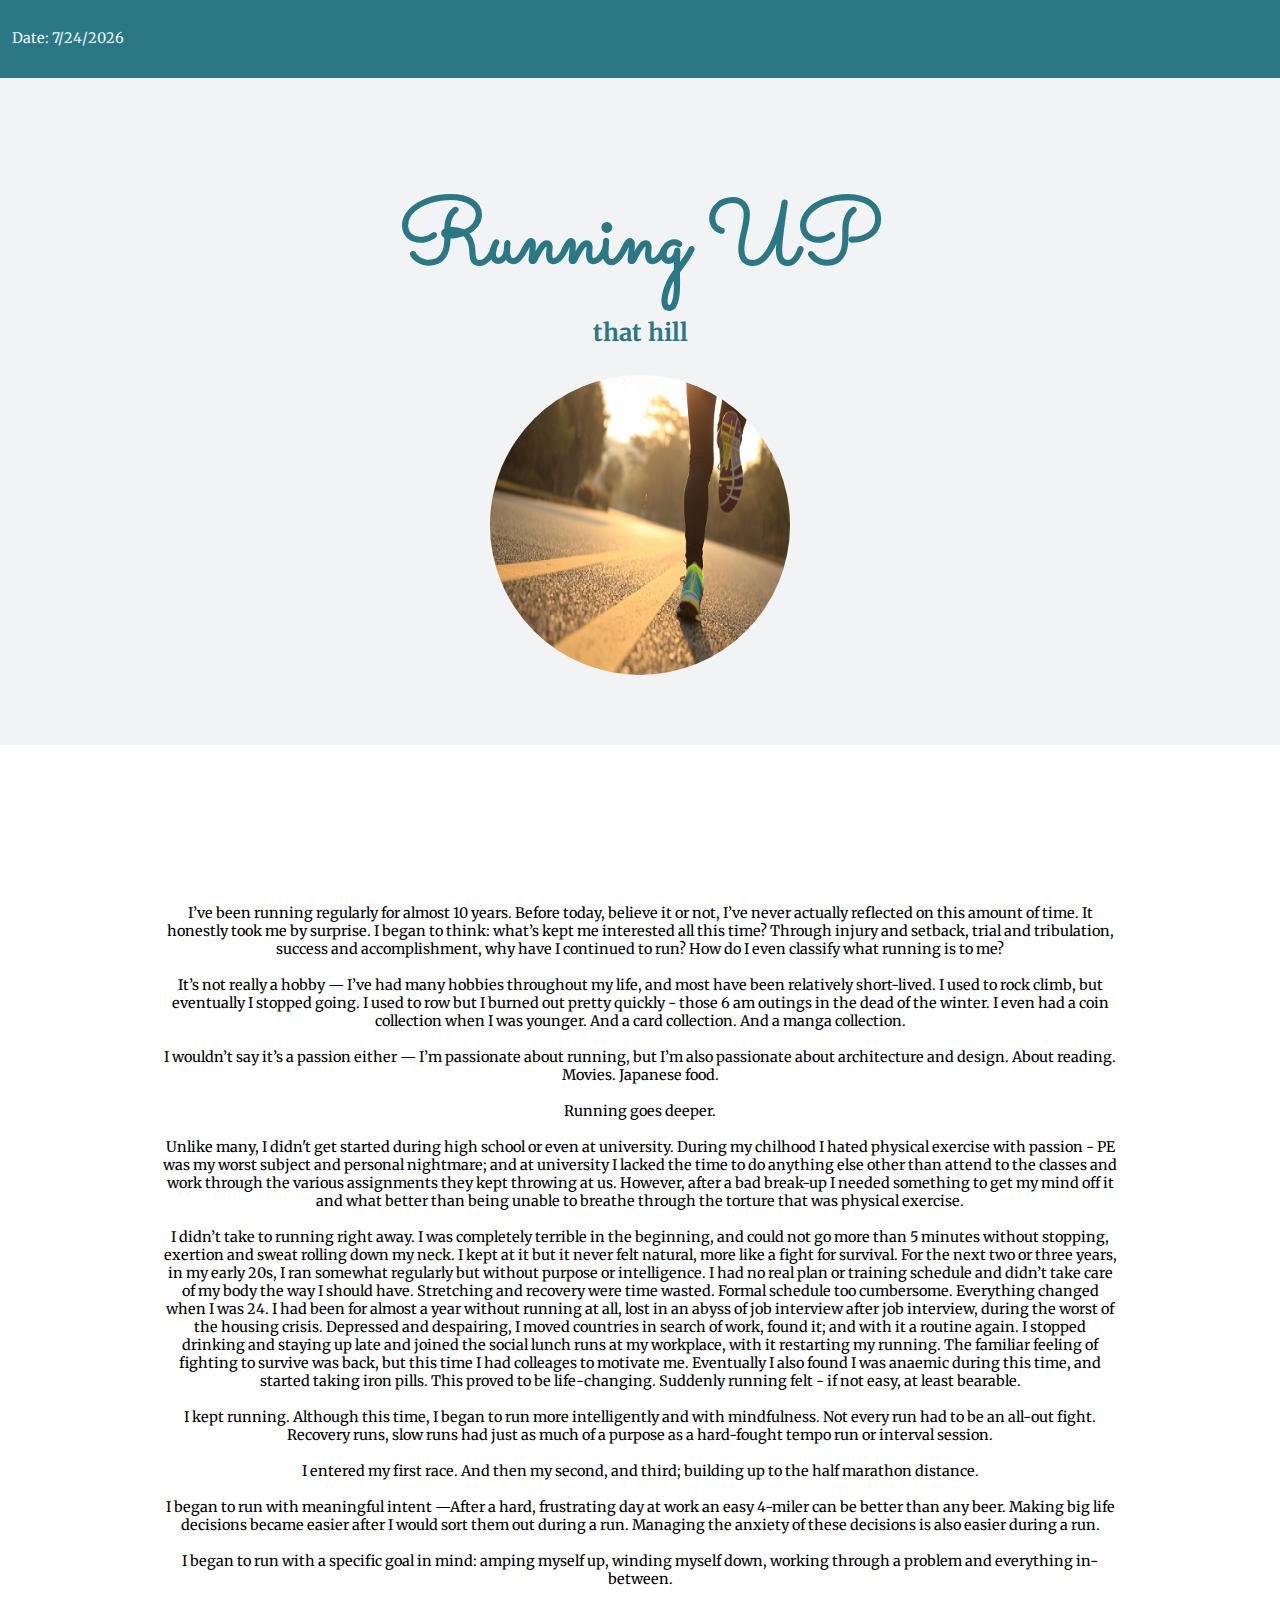
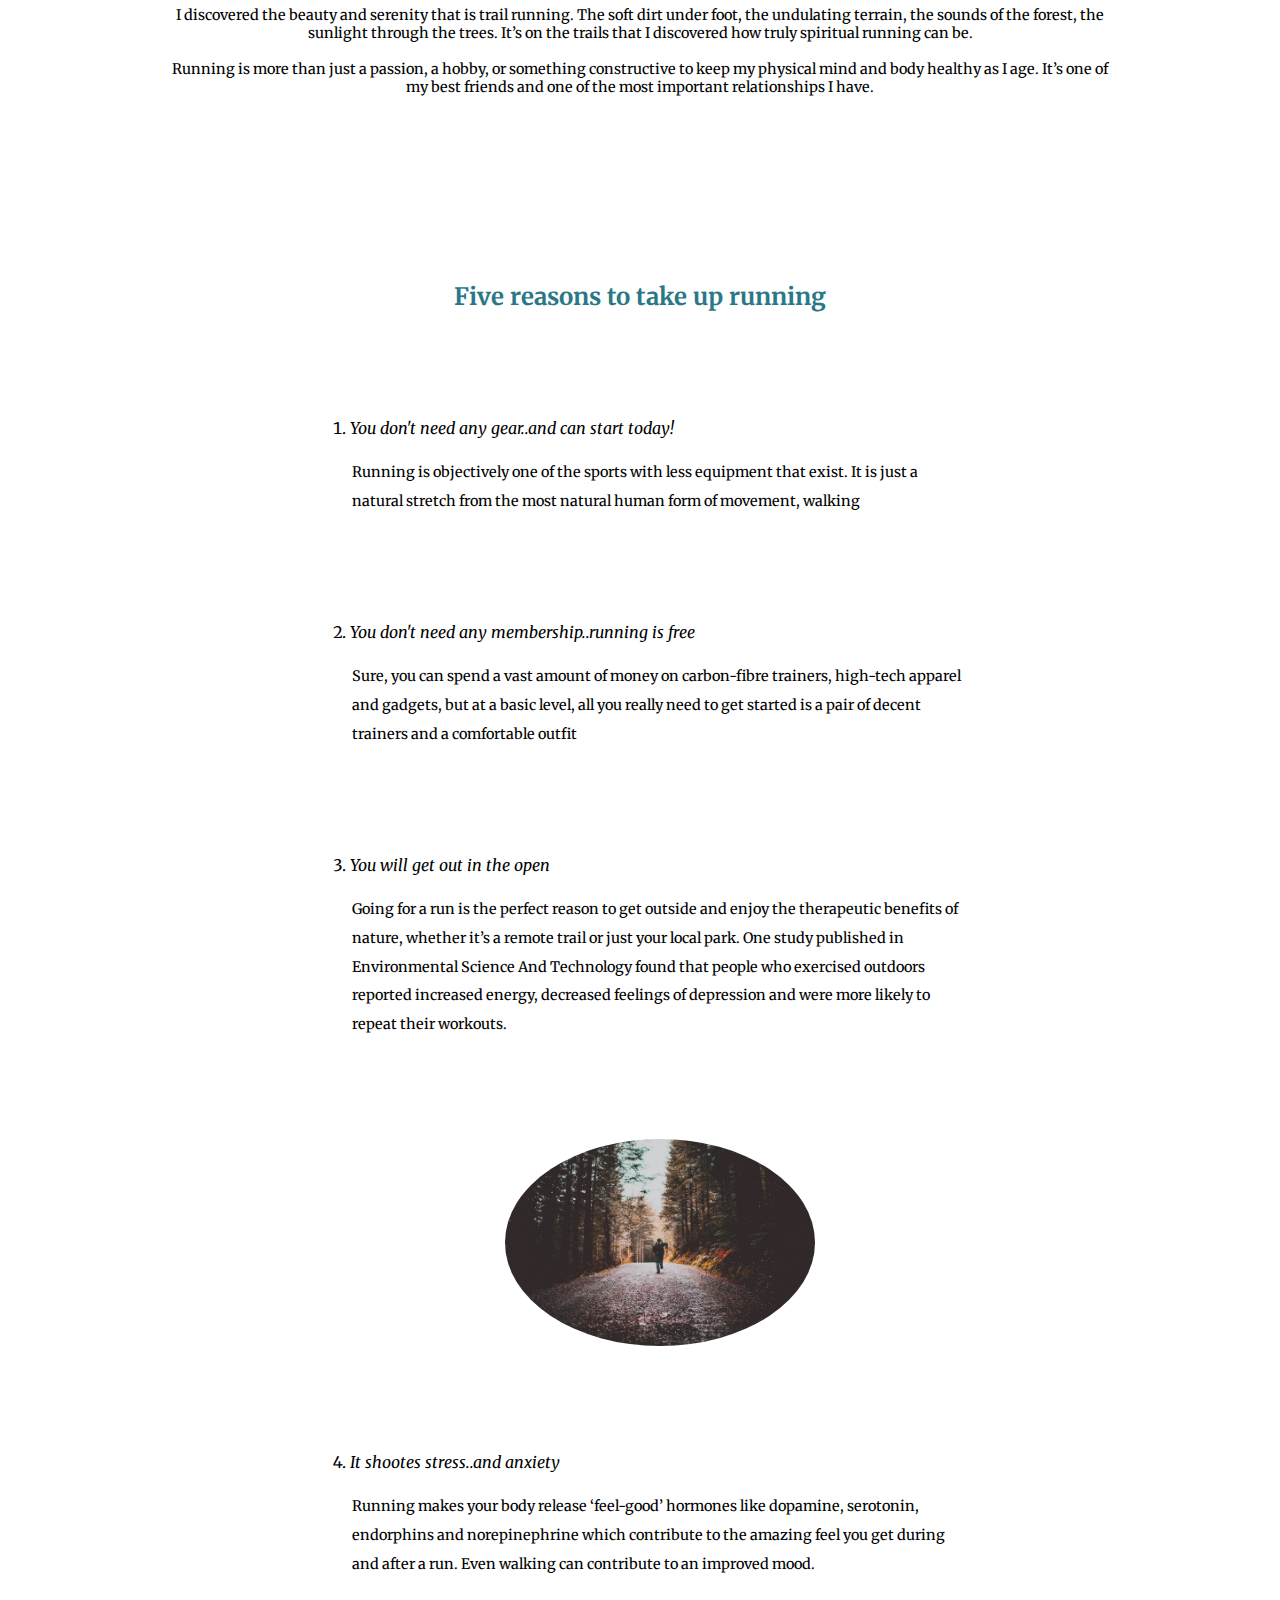
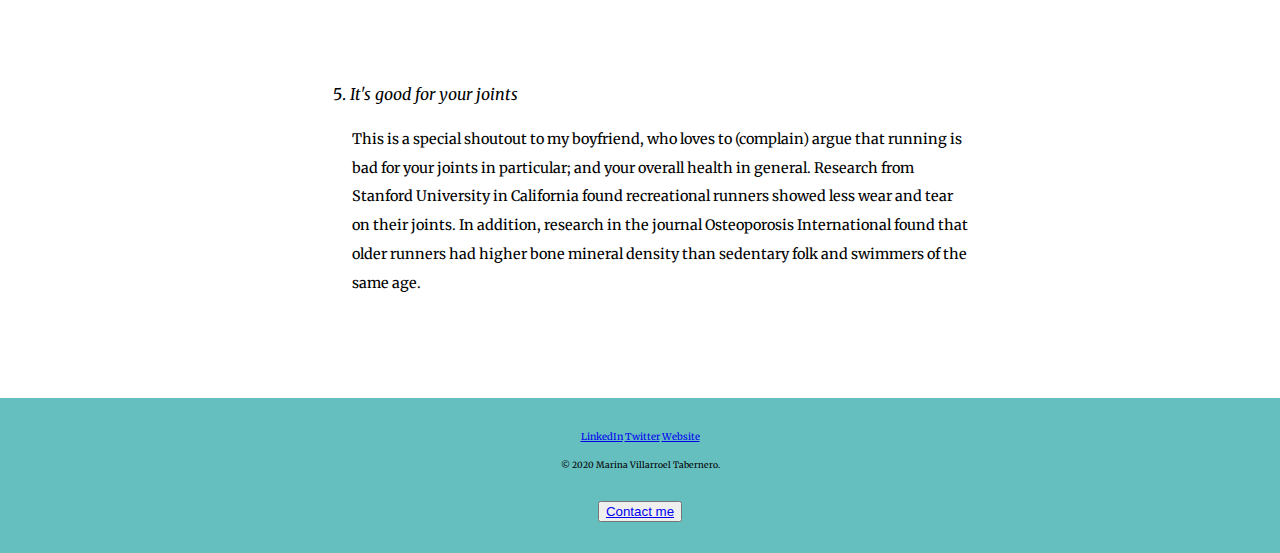
==== commit f1f5abf6: "Update index.html" ====
--- a/index.html
+++ b/index.html
@@ -118,14 +118,18 @@
     </ol>
 
   </div>
+  </body>
+  <footer>
   <div class="bottom-container">
     <a class="footer-link" href="https://www.linkedin.com/in/marinavillarroel/?locale=en_US">LinkedIn</a>
     <a class="footer-link" href="https://twitter.com/">Twitter</a>
     <a class="footer-link" href="https://www.appbrewery.co/">Website</a>
     <p class="footer-copyright">© 2020 Marina Villarroel Tabernero.</p>
+    <br>
+      <button type="button" name="button"><a href="contactme.html">Contact me</a></button>
   </div>
-  <button type="button" name="button"><a href="contactme.html">Contact me</a></button>
+  </footer>
   <script src="script.js" type="text/javascript"></script>
-</body>
+
 
 </html>
